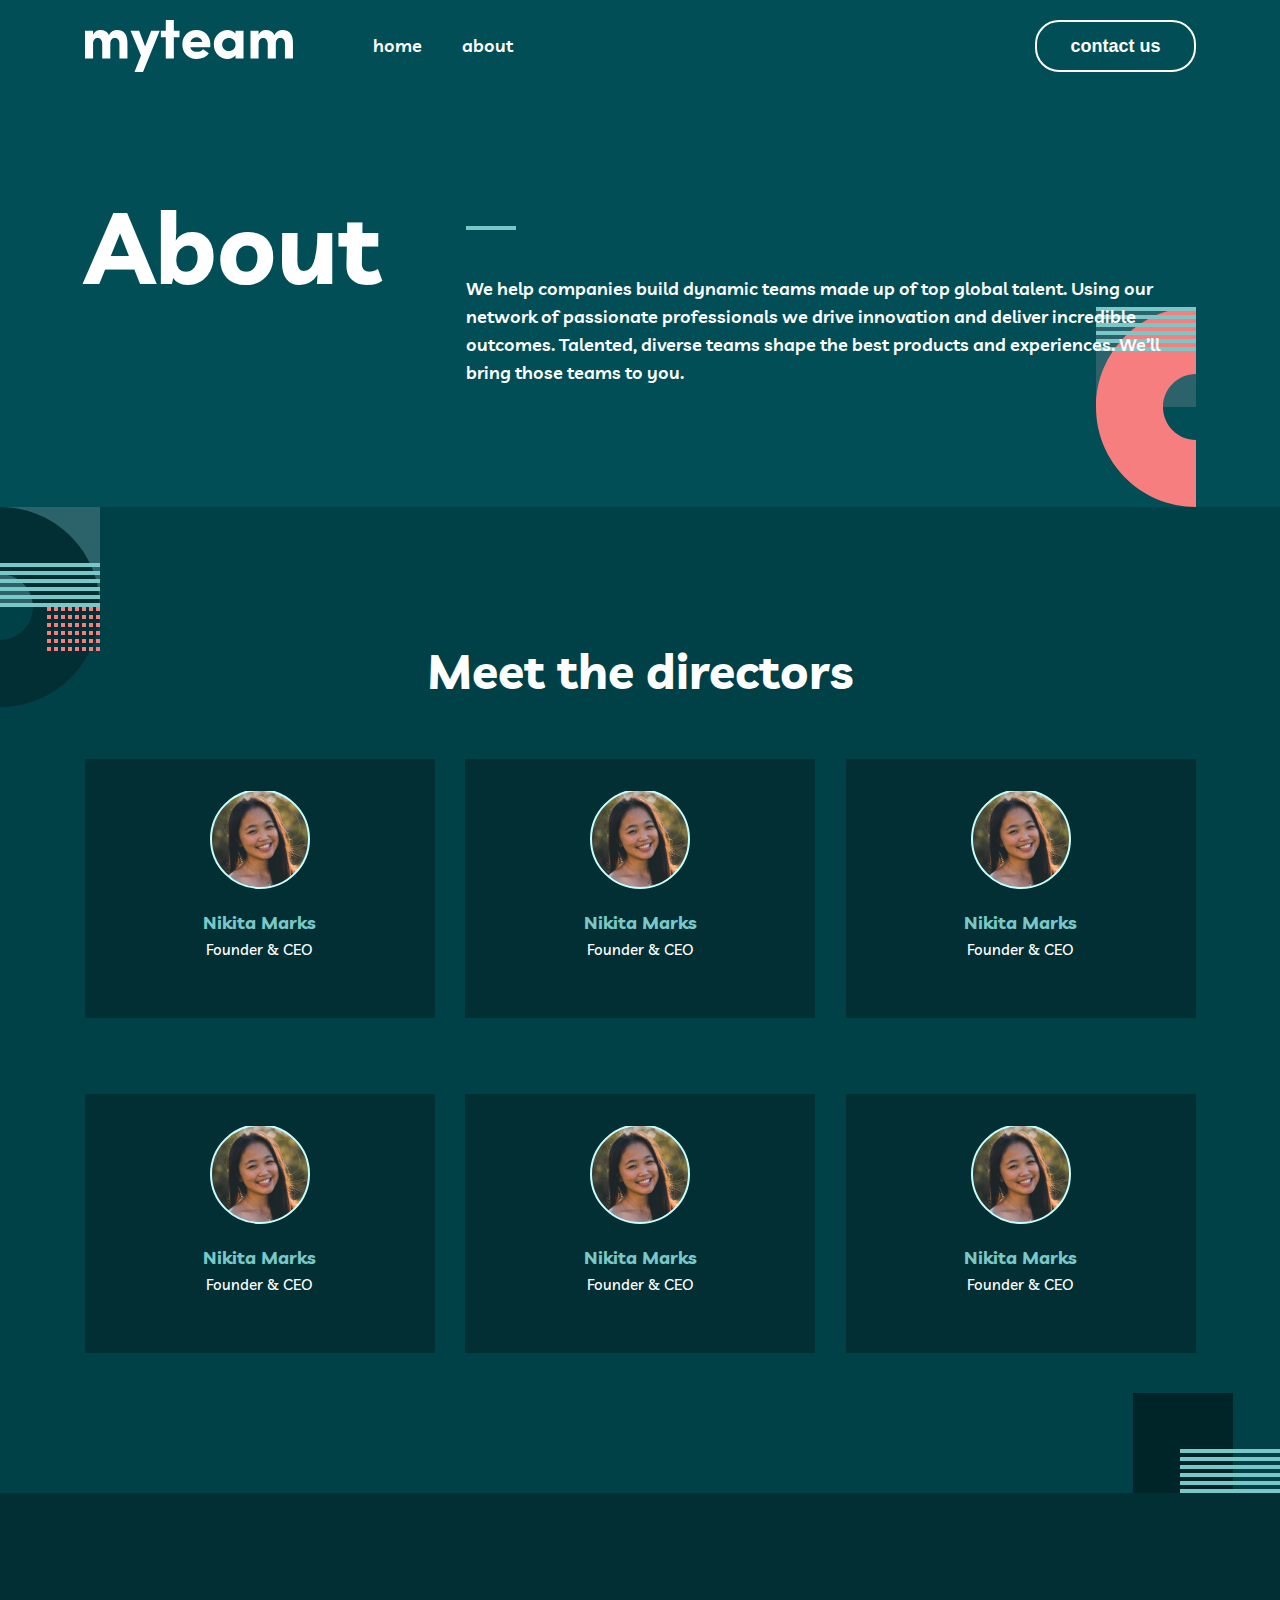
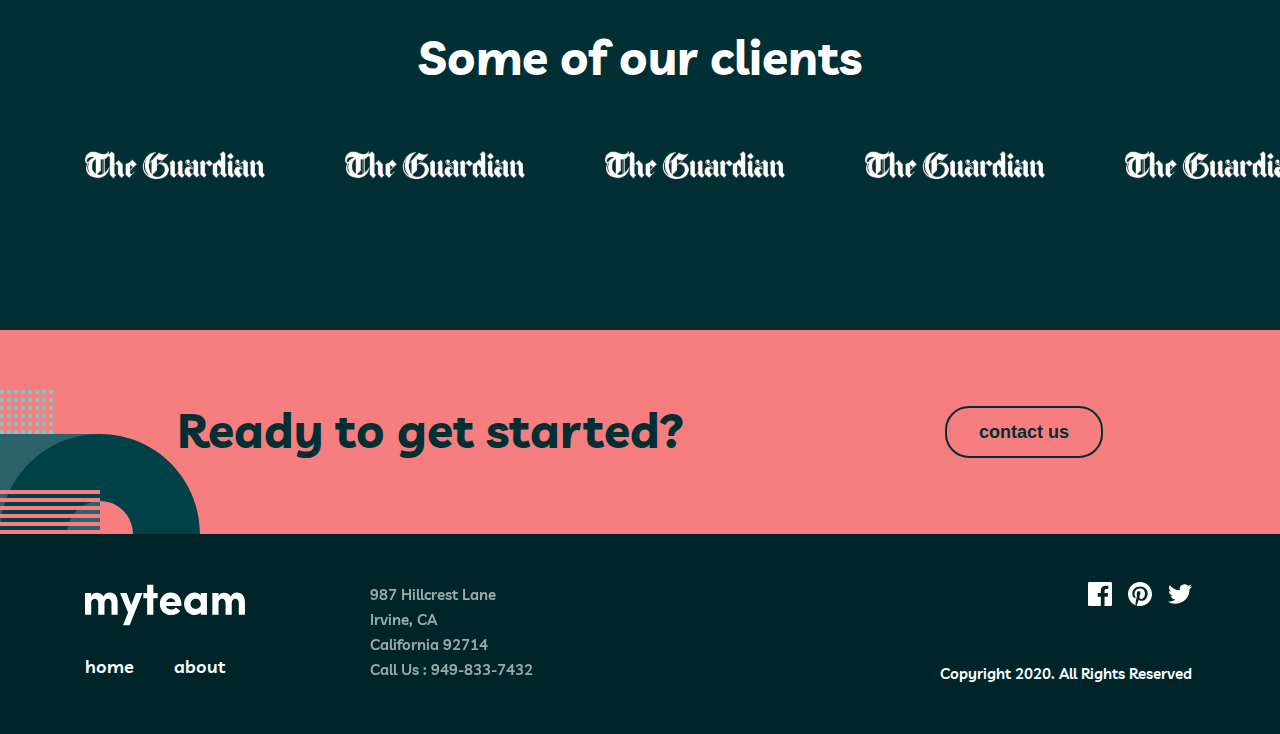
==== additional.html @ ed4c5a64 "first commit" ====
<!DOCTYPE html>
<html lang="en">

<head>
    <meta charset="UTF-8">
    <meta name="viewport" content="width=device-width, initial-scale=1.0">
    <link rel="stylesheet" href="./css/main.css">
    <title>Document</title>
</head>

<body>
    <header>
        <section class="header_color">
            <div class="container  add_contianer">
                <div class="header_box">
                    <img src="./img/logo.svg" alt="logo">
                    <ul class="header_list">
                        <li><a class="header_item" href="./index.html">home</a>
                        </li>
                        <li><a class="header_item" href="./third.html">about</a>
                        </li>
                    </ul>
                </div>
                <button class="header_btn">contact us</button>
            </div>
        </section>
    </header>
    <main>
        <section class="add_hero">
            <div class="container add_hero_cotianer">
                <h2 class="hero_title">About<h2>
                        <p class="hero_text add_hero_text">We help companies build dynamic teams made up of top global
                            talent. Using
                            our network of passionate professionals we
                            drive innovation and deliver incredible outcomes. Talented, diverse teams shape the best
                            products and experiences. We’ll
                            bring those teams to you.</p>
            </div>
        </section>
        <section class="directors">
            <div class="add_directors">
                <div class="container  directors_contianer ">
                    <h2 class="directors_title">Meet the directors</h2>
                    <ul class="directors_list">
                        <li class="directors_item">
                            <img class="directors_item_img" src="./img/drectore.svg" alt="img">
                            <h3 class="directors_item_title">Nikita Marks</h3>
                            <p class="directors_item_text">Founder & CEO</p>
                        </li>
                        <li class="directors_item">
                            <img class="directors_item_img" src="./img/drectore.svg" alt="img">
                            <h3 class="directors_item_title">Nikita Marks</h3>
                            <p class="directors_item_text">Founder & CEO</p>
                        </li>
                        <li class="directors_item">
                            <img class="directors_item_img" src="./img/drectore.svg" alt="img">
                            <h3 class="directors_item_title">Nikita Marks</h3>
                            <p class="directors_item_text">Founder & CEO</p>
                        </li>
                        <li class="directors_item">
                            <img class="directors_item_img" src="./img/drectore.svg" alt="img">
                            <h3 class="directors_item_title">Nikita Marks</h3>
                            <p class="directors_item_text">Founder & CEO</p>
                        </li>
                        <li class="directors_item">
                            <img class="directors_item_img" src="./img/drectore.svg" alt="img">
                            <h3 class="directors_item_title">Nikita Marks</h3>
                            <p class="directors_item_text">Founder & CEO</p>
                        </li>
                        <li class="directors_item">
                            <img class="directors_item_img" src="./img/drectore.svg" alt="img">
                            <h3 class="directors_item_title">Nikita Marks</h3>
                            <p class="directors_item_text">Founder & CEO</p>
                        </li>

                    </ul>

                </div>
            </div>

        </section>
        <section class="clients">
            <div class="container">
                <h2 class="clients_title">Some of our clients</h2>
                <div class="clients_box">
                    <img src="./img/clients.svg" alt="logo">
                    <img src="./img/clients.svg" alt="logo">
                    <img src="./img/clients.svg" alt="logo">
                    <img src="./img/clients.svg" alt="logo">
                    <img src="./img/clients.svg" alt="logo">
                </div>
            </div>
        </section>
        <section class="Ready">
            <div class="container ready_contianer">
                <h2 class="Ready_title">Ready to get started?</h2>
                <button class="Ready_btn">contact us</button>
            </div>
        </section>
    </main>
    <footer>
        <section class="contact">
            <div class="container contact_contianer">
                <div class="contact_box">
                    <img class="contact_logo" src="./img/logo.svg" alt="logo">
                    <div class="contact_box_text">
                        <p class="contact_text">home</p>
                        <p class="contact_text">about</p>
                    </div>
                </div>
                <div class="contact_nummer">
                    <p>987 Hillcrest Lane <br>Irvine, CA <br>California 92714 <br>
                        Call Us : 949-833-7432</p>
                </div>

                <div class="contact_logo_box">
                    <img class="contact_logo_box_img
                        " src="./img/footer.svg" alt="icon">
                    <p class="contact_logo_box__text">Copyright 2020. All Rights Reserved</p>
                </div>
            </div>
        </section>
    </footer>



</body>

</html>
---- css/main.css ----
@import url('https://fonts.googleapis.com/css2?family=Livvic:wght@500;600;700&display=swap');

body {
    font-family: 'Livvic', sans-serif;
}

* {
    padding: 0;
    margin: 0;
    box-sizing: border-box;
}

ol,
ul {
    list-style: none;

}

a {
    text-decoration: none;
}

.container {
    width: 1111px;
    margin: 0 auto;
}

/* header */
.header_color {

    background-color: #014E56;
}

.header_box {
    display: flex;
}

.header_contianer {
    display: flex;
    justify-content: space-between;
    padding-top: 20px;
    padding-bottom: 133px;
}

.header_item {
    color: #FFF;
    font-size: 18px;
    font-weight: 600;
    line-height: 28px;
}

.header_btn {
    border-radius: 24px;
    border: 2px solid #FFF;
    padding: 10px 33px;
    background-color: #014E56;
    color: #FFF;
    font-size: 18px;
    font-weight: 600;
    line-height: 28px;

}

.header_list {
    display: flex;
    gap: 40px;
    margin-left: 80px;
    align-items: center;

}

/* hero */
.hero_title {
    color: #FFF;
    font-size: 100px;
    font-weight: 700;
    line-height: 100px;
    width: 635px;
}

.hero_title span {
    color: #F67E7E;
}

.hero_text {
    position: relative;
    color: #FFF;
    width: 445px;
    font-size: 18px;
    font-weight: 600;
    line-height: 28px;
    padding-top: 79px;
}

.hero_text::before {
    position: absolute;
    width: 50px;
    height: 4px;
    content: "";
    display: inline-block;
    background-repeat: no-repeat;
    background-image: url(../img/line.svg);
    top: -20px;
}

.hero {
    background-color: #014E56;
    background-repeat: no-repeat;
    background-image: url(../img/heroimg.svg);




}

.hero_cotianer {
    display: flex;
    justify-content: space-between;
    background-repeat: no-repeat;
    background-image: url(../img/hero.svg);
    background-position: right bottom;
}

.hero_cotianer {
    padding-bottom: 250px;
}

/* manage */
.manage_color {
    background-color: #012F34;
    background-repeat: no-repeat;
    background-image: url(../img/manage1.svg);
    background-position: right bottom;
}

.manage {
    padding-top: 198px;
    display: flex;
    justify-content: space-between;
}

.manage_title {
    color: #FFF;
    font-size: 48px;
    font-weight: 700;
    line-height: 48px;
    width: 445px;
    position: relative;
}

.manage_list_text {
    color: #FFF;
    font-size: 15px;
    font-weight: 600;
    line-height: 25px;
    width: 445px;
}

.manage_list_title {
    color: #F67E7E;
    font-size: 18px;
    font-weight: 700;
    line-height: 28px;
    margin-bottom: 16px;

}

.manage_list_item {
    display: flex;
    padding-bottom: 32px;
}

.manage_img {
    align-items: center;
    margin-right: 23px;

}

.manage_title::before {
    position: absolute;
    width: 50px;
    height: 4px;
    content: "";
    display: inline-block;
    background-repeat: no-repeat;
    background-image: url(../img/line.svg);
    top: -53px;


}

/* companies */
.companies {
    background-color: #004047;
    background-repeat: no-repeat;
    background-image: url(../img/companies-bg.svg);
    background-position: left top;
}

.companies_title {
    padding-top: 140px;
    color: #FFF;
    text-align: center;
    font-size: 48px;
    font-weight: 700;
    line-height: 48px;
    margin-bottom: 92px;

}

.companies_item {
    width: 350px;
    text-align: center;
    background-repeat: no-repeat;
    background-image: url(../img/bg-img.svg);
    background-position: center top;



}

.companies_item_title {
    color: #79C8C7;
    text-align: center;
    font-size: 18px;
    font-weight: 700;
    line-height: 28px;
    margin-bottom: 2px;

}

.companies_item_text {
    color: #FFF;
    text-align: center;
    font-size: 15px;
    font-weight: 600;
    margin-bottom: 24px;
}

.companies_item_text1 {
    color: #FFF;
    text-align: center;
    font-size: 13px;
    font-weight: 500;
    line-height: 18px;
    margin-bottom: 32px;
}

.companies_list {
    display: flex;
    justify-content: space-between;
    padding-bottom: 140px;

}

.companies_bg {
    background-repeat: no-repeat;
    background-image: url(../img/companes-bg.svg);
    background-position: right bottom;
}

/* Ready */
.Ready {
    background-color: #F67E7E;
    background-repeat: no-repeat;
    background-image: url(../img/ready.svg);
    background-position: left bottom;

}

.ready_contianer {
    display: flex;
    gap: 260px;
    justify-content: center;
    padding: 76px 0;
}

.Ready_title {
    color: #012F34;
    font-size: 48px;
    font-style: normal;
    font-weight: 700;
    line-height: 48px;
}

.Ready_btn {
    padding: 10px 32px;
    color: #012F34;
    background-color: #F67E7E;
    font-size: 18px;
    font-weight: 600;
    line-height: 28px;
    border-radius: 24px;
    border: 2px solid #012F34;

}

/* contact */
.contact {
    background-color: #002529;
}

.contact_contianer {
    padding: 48px 0;
    display: flex;

}

.contact_box {
    display: flex;
    width: 160px;
    flex-wrap: wrap;
}

.contact_logo {
    margin-bottom: 25px;

}

.contact_box_text {
    display: flex;
    gap: 40px;
}

.contact_text {
    color: #FFF;
    font-size: 18px;
    font-weight: 600;
    line-height: 28px;

}

.contact_nummer {
    margin-left: 125px;
    color: #FFF;
    font-size: 15px;
    font-weight: 600;
    line-height: 25px;
    opacity: 0.6;
    width: 445px;
}

.contact_logo_box {
    text-align: right;
    margin-left: 125px;
}

.contact_logo_box_img {
    margin-bottom: 51px;
}

.contact_logo_box__text {
    color: #FFF;
    text-align: right;
    font-size: 15px;
    font-weight: 600;
    line-height: 25px;

}

/*  additional */
.add_contianer {
    padding-bottom: 124px;
    display: flex;
    justify-content: space-between;
    padding-top: 20px;

}

.add_hero_text {
    position: relative;
    color: #FFF;
    width: 445px;
    font-size: 18px;
    font-weight: 600;
    line-height: 28px;
    padding-top: 79px;

}


.add_hero_text::before {
    position: absolute;
    width: 50px;
    height: 4px;
    content: "";
    display: inline-block;
    background-repeat: no-repeat;
    background-image: url(../img/line.svg);
    top: 30px;
}


.add_hero {
    background-color: #014E56;

}

.add_hero_cotianer {
    display: flex;
    justify-content: space-between;
    background-repeat: no-repeat;
    background-image: url(../img/add-hero_img.svg);
    background-position: right bottom;
    padding-bottom: 120px;
}

.add_hero_text {
    width: 730px;
}

/* directors */
.directors {
    background-color: #004047;
    background-image: url(../img/directors-bg1.svg);
    background-repeat: no-repeat;
    background-position: left top;
}

.add_directors {
    background-image: url(../img/directors-bg2.svg);
    background-repeat: no-repeat;
    background-position: right bottom;

}

.directors_contianer {
    padding: 140px 0;
}

.directors_title {
    color: #FFF;
    text-align: center;
    font-size: 48px;
    font-weight: 700;
    line-height: 48px;
    margin-bottom: 64px;

}

.directors_item {
    padding: 32px 24px 56px 24px;
    width: 350px;
    text-align: center;
    background-color: #012F34;
}

.directors_list {
    display: flex;
    flex-wrap: wrap;
    justify-content: space-between;
    row-gap: 76px;
}


.directors_item_img {
    margin-bottom: 16px;

}

.directors_item_title {
    color: #79C8C7;
    font-size: 18px;
    font-weight: 700;
    line-height: 28px;

}

/* 
.directors_item::after {
    position: absolute;
    content: "";
    display: inline-block;
    background-repeat: no-repeat;
    background-image: url(../img/add-drectors.svg);
} */

.directors_item_text {
    color: #FFF;
    text-align: center;
    font-size: 15px;
    font-weight: 500;
    line-height: 25px;


}

/* clients */
.clients {
    background-color: #012F34;
    padding: 140px 0 151px 0;
}

.clients_title {
    color: #FFF;
    text-align: center;
    font-size: 48px;
    font-weight: 700;
    line-height: 48px;
    margin-bottom: 70px;

}

.clients_box {
    display: flex;
    grid-column-gap: 80px;
}

/* third */
.third {
    background-color: #014E56;
}


.third_content_list_text {
    display: flex;
    color: #FFF;
    font-size: 15px;
    font-weight: 600;
    line-height: 25px;
    width: 445px;
    align-items: center;

}

.third_content_title {
    color: #FFF;
    font-size: 64px;
    font-weight: 700;
    line-height: 100px;
    margin-bottom: 16px;

}

.third_content_text {
    color: #F67E7E;
    font-size: 32px;
    font-weight: 700;
    line-height: 48px;
    margin-bottom: 32px;
}

.third_content {
    padding-bottom: 120px;
}

/* info */

.info {
    width: 540px;
}

.info_input {
    padding-bottom: 14px;
    padding-top: 14px;
    padding-left: 14px;
    width: 445px;
    background-color: #014E56;
    border: none;
}

.info_input::placeholder {
    color: #FFF;
    font-size: 15px;
    font-weight: 600;
    line-height: 25px;
    letter-spacing: -0.115px;
    opacity: 0.6;
}

.info_line {
    display: block;
    width: 540px;
    height: 1px;
    background: #FFF;
}

.info_item {
    margin-top: 14px;
}

.info_item1 {
    margin-bottom: 54px;
    margin-top: 24px;
}

.third_content {
    display: flex;
    justify-content: space-between;
    flex-wrap: wrap;
}

.info_btn {
    padding: 10px 32px;
    border-radius: 24px;
    border: 2px solid #FFF;
    background: #FFF;
    color: #004047;
    font-size: 18px;
    font-weight: 600;
    line-height: 28px;
    display: inline-block;
    margin-top: 33px;

}

.third {
    background-repeat: no-repeat;
    background-image: url(../img/info.svg);

}

.third_contianer {
    background-repeat: no-repeat;
    background-image: url(../img/info-bg.svg);
    background-position: right bottom;

}
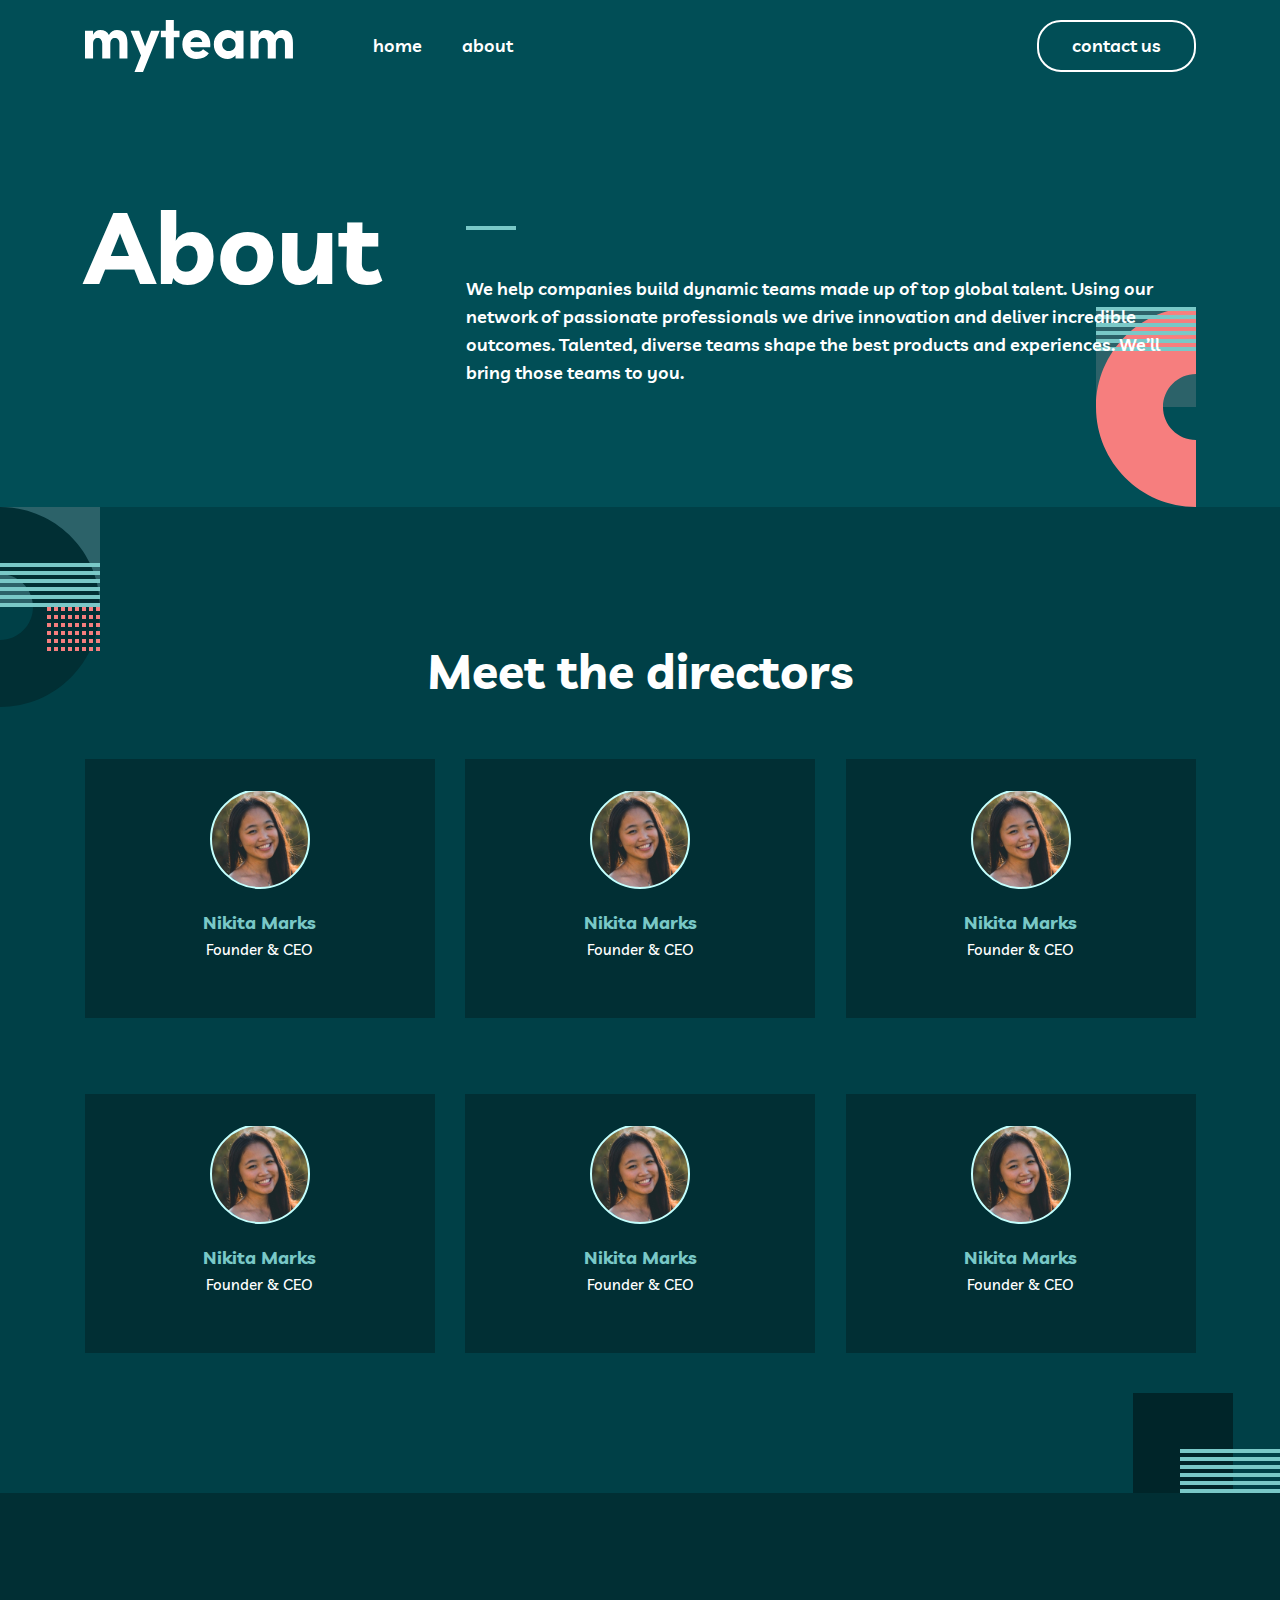
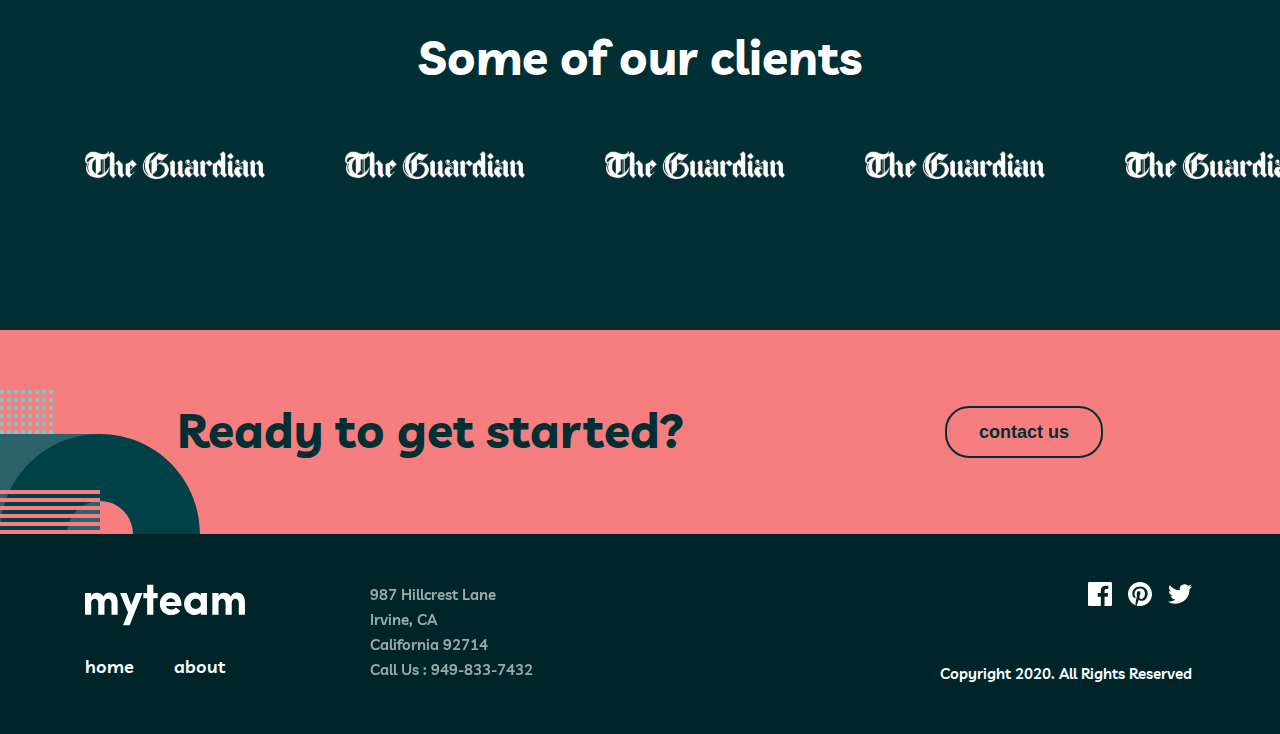
==== commit 30989ebf: "new" ====
--- a/additional.html
+++ b/additional.html
@@ -17,11 +17,11 @@
                     <ul class="header_list">
                         <li><a class="header_item" href="./index.html">home</a>
                         </li>
-                        <li><a class="header_item" href="./third.html">about</a>
+                        <li><a class="header_item" href="#">about</a>
                         </li>
                     </ul>
                 </div>
-                <button class="header_btn">contact us</button>
+                <a href="./third.html" class="header_btn">contact us</a>
             </div>
         </section>
     </header>
